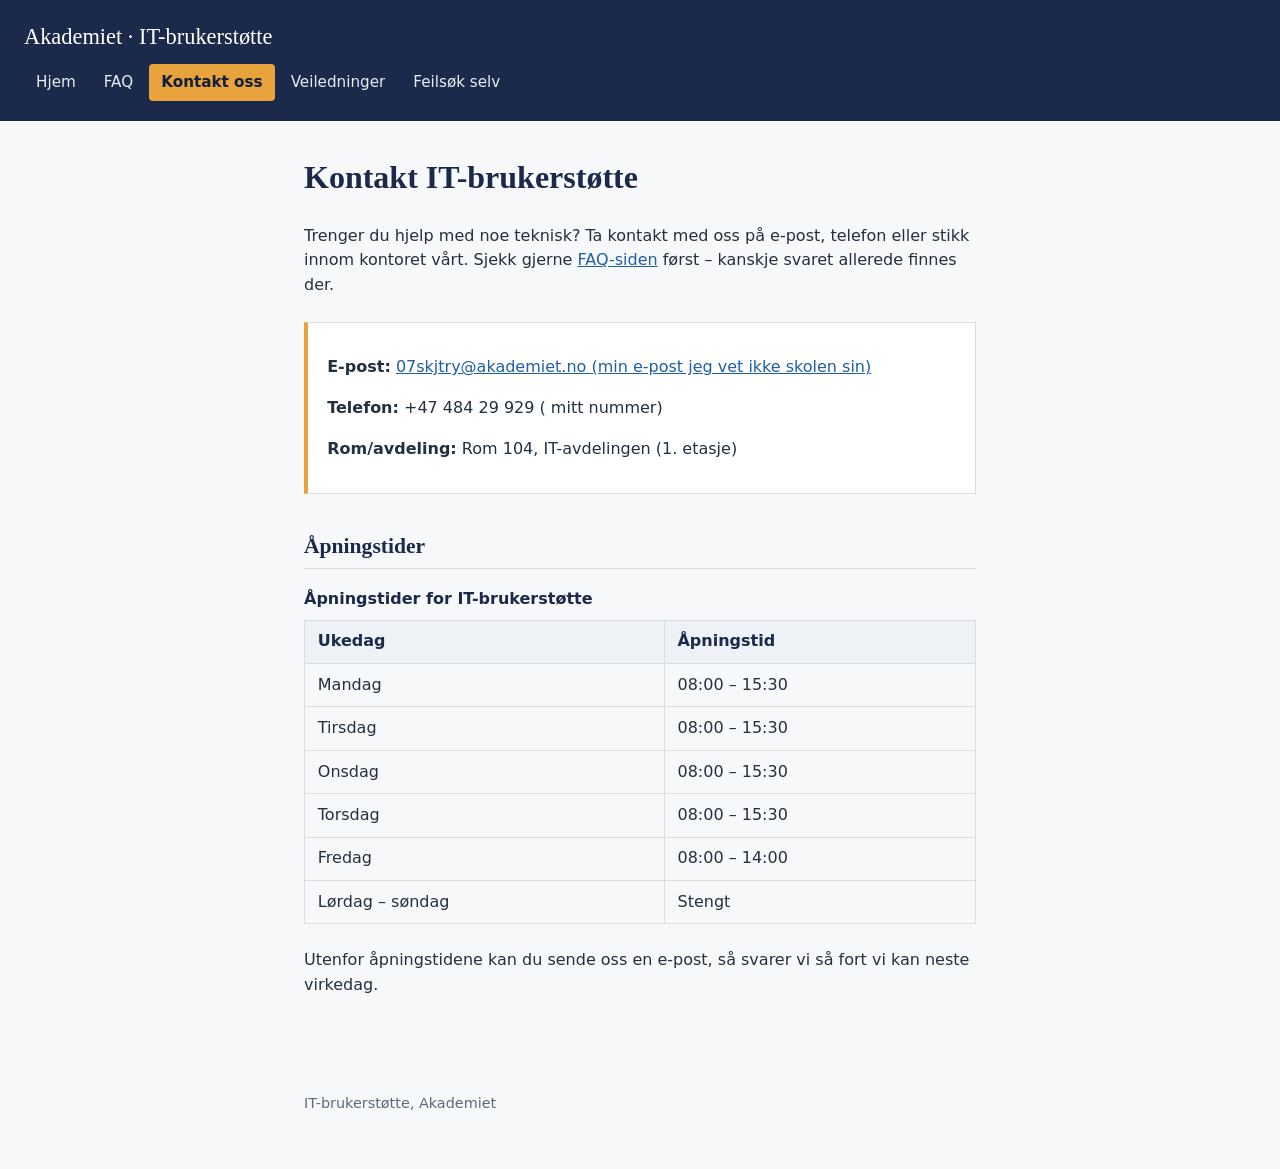
==== kontakt.html @ 47f982b8 "Add files via upload" ====
<!DOCTYPE html>
<html lang="no">
<head>
  <meta charset="UTF-8">
  <meta name="viewport" content="width=device-width, initial-scale=1.0">
  <title>Kontakt – IT-brukerstøtte, Akademiet</title>
  <link rel="stylesheet" href="style.css">
</head>
<body>

  <header class="site-header">
    <p class="brand">Akademiet · IT-brukerstøtte</p>
    <nav>
      <a href="index.html">Hjem</a>
      <a href="faq.html">FAQ</a>
      <a href="kontakt.html" class="active">Kontakt oss</a>
      <a href="veiledninger.html">Veiledninger</a>
      <a href="feilsok.html">Feilsøk selv</a>
    </nav>
  </header>

  <main>
    <h1>Kontakt IT-brukerstøtte</h1>
    <p>
      Trenger du hjelp med noe teknisk? Ta kontakt med oss på e-post, telefon
      eller stikk innom kontoret vårt. Sjekk gjerne <a href="faq.html">FAQ-siden</a>
      først – kanskje svaret allerede finnes der.
    </p>

    <div class="info-box">
      <p><strong>E-post:</strong> <a href="mailto:07skjtry@akademiet.no">07skjtry@akademiet.no (min e-post jeg vet ikke skolen sin)</a></p>
      <p><strong>Telefon:</strong> +47 484 29 929 ( mitt nummer)</p>
      <p><strong>Rom/avdeling:</strong> Rom 104, IT-avdelingen (1. etasje)</p>
    </div>

    <h2>Åpningstider</h2>
    <table>
      <caption>Åpningstider for IT-brukerstøtte</caption>
      <tr>
        <th>Ukedag</th>
        <th>Åpningstid</th>
      </tr>
      <tr>
        <td>Mandag</td>
        <td>08:00 – 15:30</td>
      </tr>
      <tr>
        <td>Tirsdag</td>
        <td>08:00 – 15:30</td>
      </tr>
      <tr>
        <td>Onsdag</td>
        <td>08:00 – 15:30</td>
      </tr>
      <tr>
        <td>Torsdag</td>
        <td>08:00 – 15:30</td>
      </tr>
      <tr>
        <td>Fredag</td>
        <td>08:00 – 14:00</td>
      </tr>
      <tr>
        <td>Lørdag – søndag</td>
        <td>Stengt</td>
      </tr>
    </table>

    <p>
      Utenfor åpningstidene kan du sende oss en e-post, så svarer vi så fort vi
      kan neste virkedag.
    </p>
  </main>

  <footer>
    <p>IT-brukerstøtte, Akademiet</p>
  </footer>

</body>
</html>
---- style.css ----
/* IT-brukerstøtte – Akademiet
   Delt stilark for alle sider */

:root {
  --navy: #1B2A4A;
  --navy-dark: #121F38;
  --amber: #E8A33D;
  --bg: #F7F8FA;
  --text: #22303F;
  --muted: #5B6B7C;
  --border: #D8DEE6;
  --card: #FFFFFF;
}

* {
  box-sizing: border-box;
}

body {
  margin: 0;
  font-family: "Segoe UI", system-ui, -apple-system, sans-serif;
  background: var(--bg);
  color: var(--text);
  line-height: 1.55;
}

header.site-header {
  background: var(--navy);
  color: #fff;
  padding: 1.25rem 1.5rem;
}

header.site-header .brand {
  font-family: Georgia, "Times New Roman", serif;
  font-size: 1.4rem;
  margin: 0 0 0.6rem 0;
}

nav {
  display: flex;
  flex-wrap: wrap;
  gap: 0.25rem;
}

nav a {
  color: #E7ECF3;
  text-decoration: none;
  padding: 0.4rem 0.75rem;
  border-radius: 4px;
  font-size: 0.95rem;
}

nav a:hover,
nav a:focus {
  background: var(--navy-dark);
  outline: none;
}

nav a.active {
  background: var(--amber);
  color: var(--navy-dark);
  font-weight: 600;
}

main {
  max-width: 720px;
  margin: 0 auto;
  padding: 2rem 1.5rem 4rem 1.5rem;
}

h1 {
  font-family: Georgia, "Times New Roman", serif;
  font-size: 2rem;
  color: var(--navy);
  margin-top: 0;
}

h2 {
  font-family: Georgia, "Times New Roman", serif;
  font-size: 1.35rem;
  color: var(--navy);
  margin-top: 2.2rem;
  border-bottom: 1px solid var(--border);
  padding-bottom: 0.3rem;
}

h3 {
  color: var(--navy);
  font-size: 1.05rem;
  margin-top: 1.6rem;
}

p {
  max-width: 68ch;
}

a {
  color: #1E5FA8;
}

ul, ol {
  padding-left: 1.4rem;
}

li {
  margin-bottom: 0.4rem;
}

table {
  border-collapse: collapse;
  width: 100%;
  margin: 1rem 0 1.5rem 0;
}

caption {
  text-align: left;
  font-weight: 600;
  color: var(--navy);
  margin-bottom: 0.5rem;
}

th, td {
  border: 1px solid var(--border);
  padding: 0.55rem 0.8rem;
  text-align: left;
}

th {
  background: #EEF1F6;
  color: var(--navy);
}

.info-box {
  background: var(--card);
  border: 1px solid var(--border);
  border-left: 4px solid var(--amber);
  padding: 1rem 1.2rem;
  margin: 1.5rem 0;
}

.guide-list a {
  font-weight: 600;
}

.guide-list p {
  margin: 0.15rem 0 0.9rem 0;
  color: var(--muted);
}

footer {
  max-width: 720px;
  margin: 0 auto;
  padding: 0 1.5rem 2.5rem 1.5rem;
  color: var(--muted);
  font-size: 0.9rem;
}
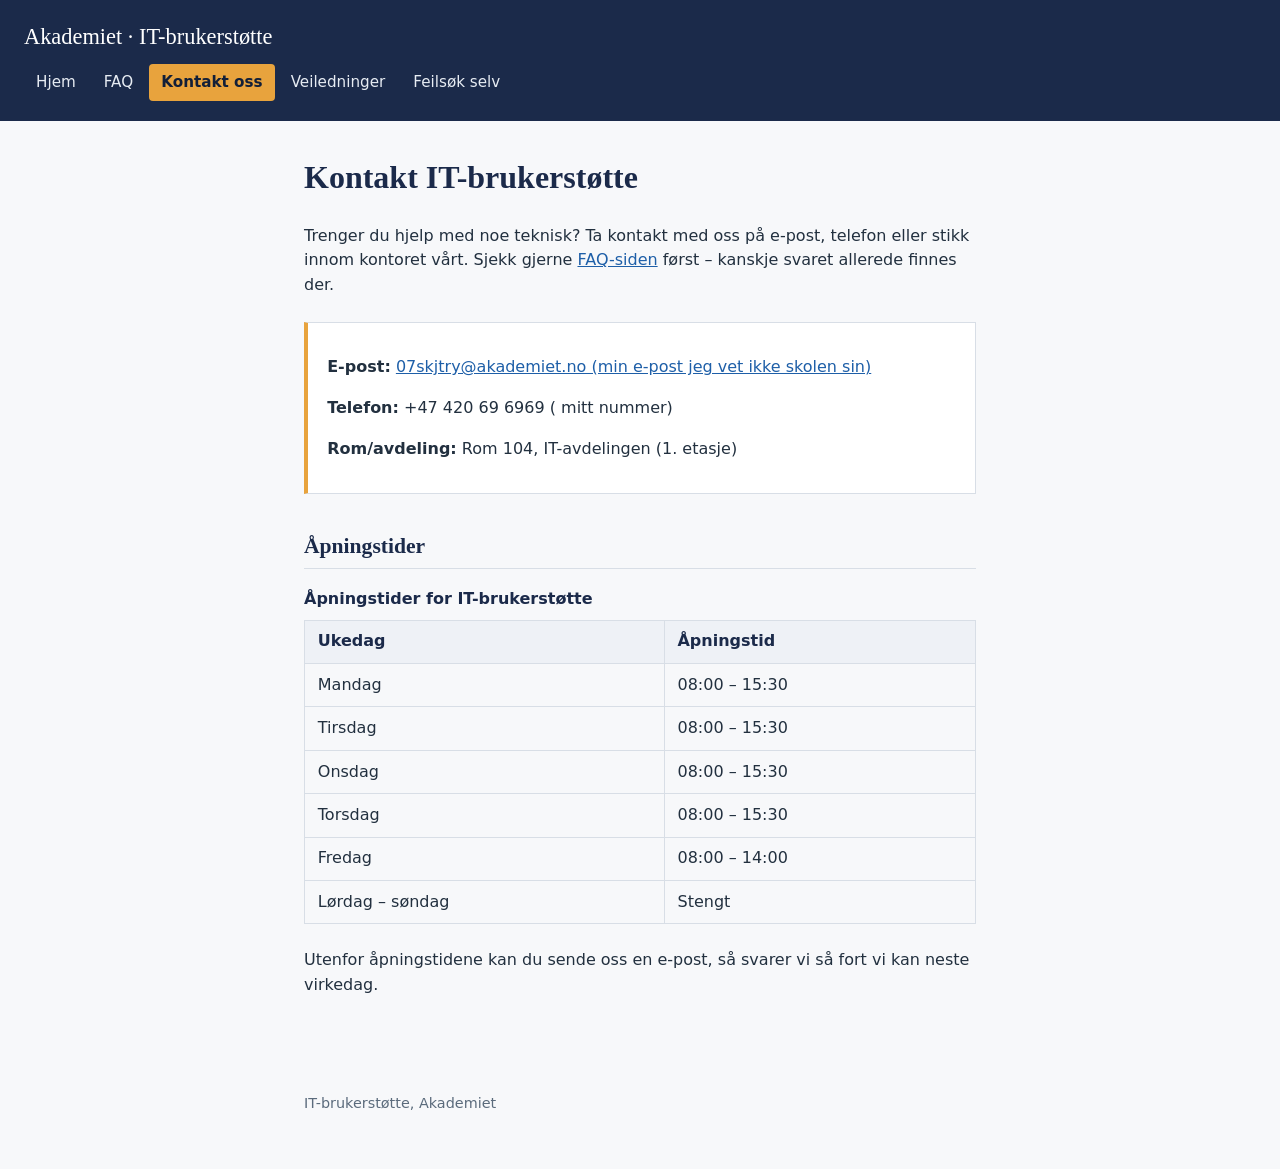
==== commit c1d01b61: "Update phone number in kontakt.html" ====
--- a/kontakt.html
+++ b/kontakt.html
@@ -29,7 +29,7 @@
 
     <div class="info-box">
       <p><strong>E-post:</strong> <a href="mailto:07skjtry@akademiet.no">07skjtry@akademiet.no (min e-post jeg vet ikke skolen sin)</a></p>
-      <p><strong>Telefon:</strong> +47 484 29 929 ( mitt nummer)</p>
+      <p><strong>Telefon:</strong> +47 420 69 6969 ( mitt nummer)</p>
       <p><strong>Rom/avdeling:</strong> Rom 104, IT-avdelingen (1. etasje)</p>
     </div>
 
